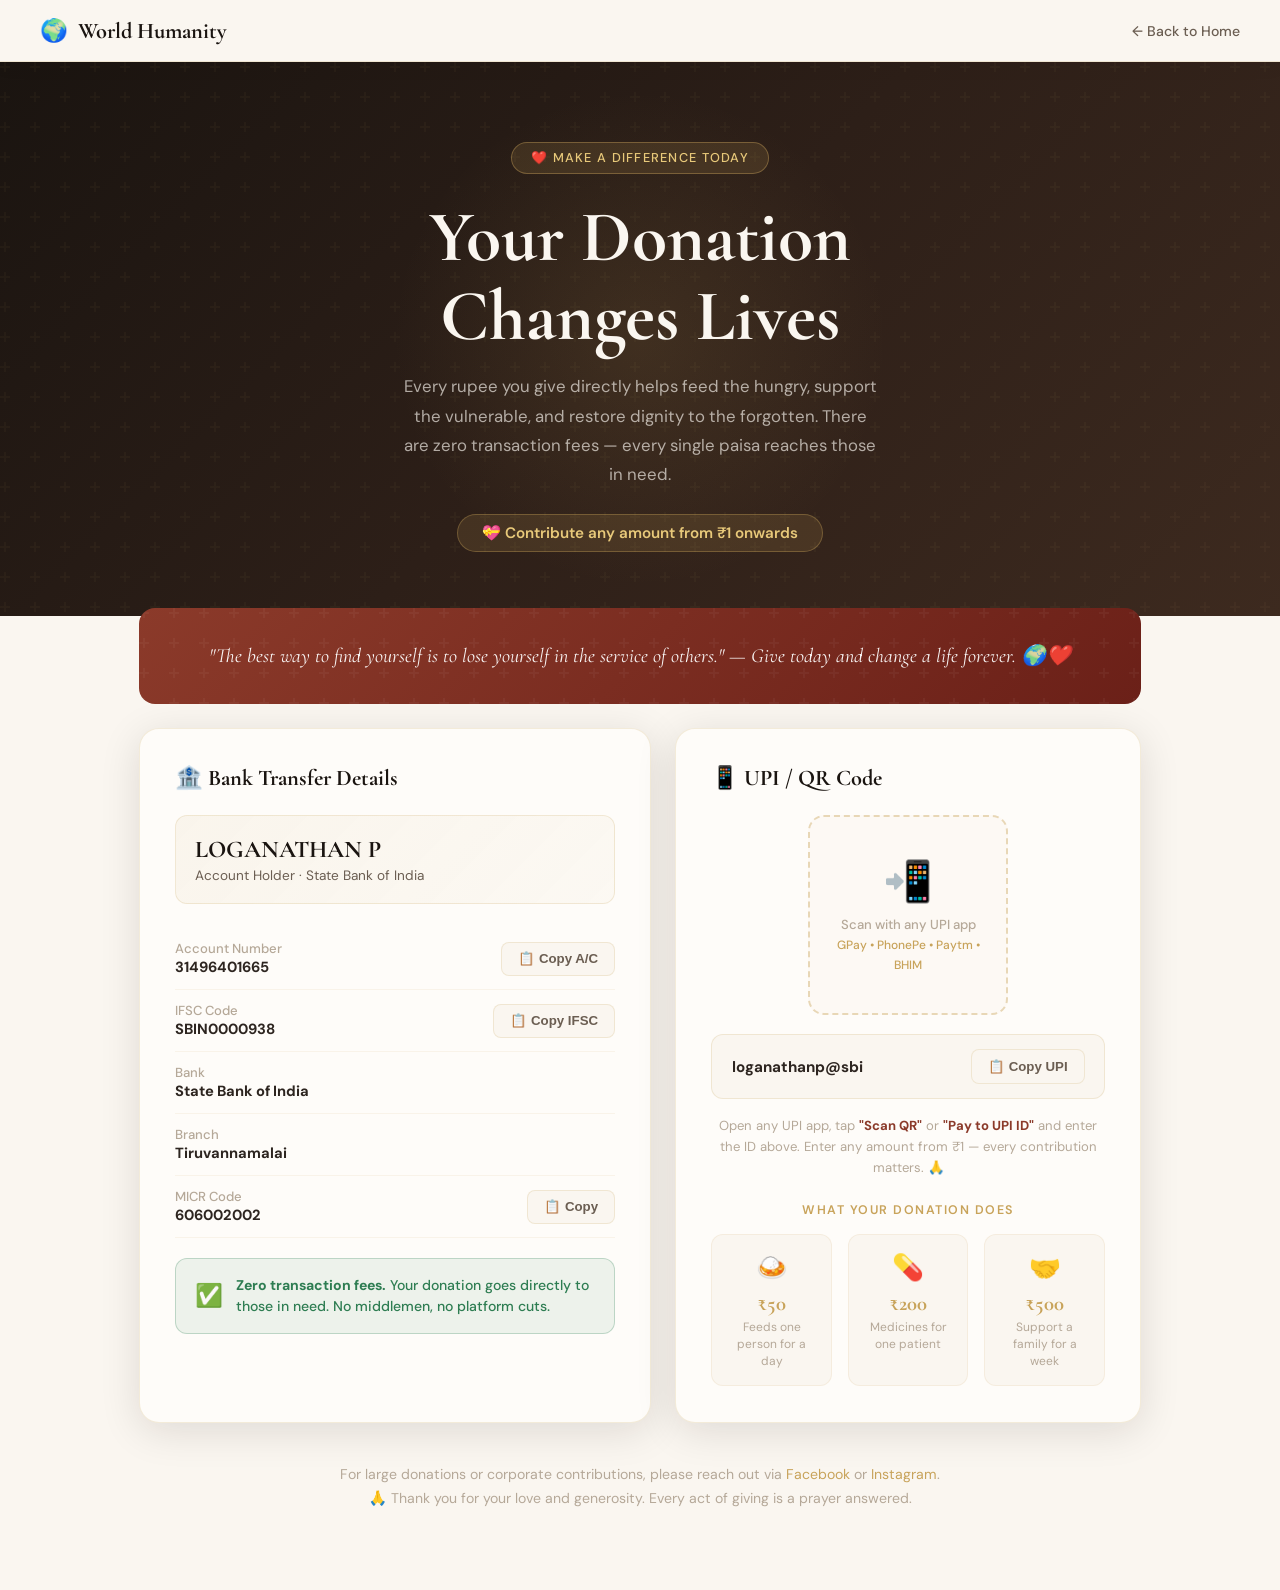
==== donate.html @ 7ae8cee3 "Add files via upload" ====
<!DOCTYPE html>
<html lang="en">
<head>
<meta charset="UTF-8" />
<meta name="viewport" content="width=device-width, initial-scale=1.0" />
<title>Donate – World Humanity</title>
<link rel="preconnect" href="https://fonts.googleapis.com" />
<link rel="preconnect" href="https://fonts.gstatic.com" crossorigin />
<link href="https://fonts.googleapis.com/css2?family=Cormorant+Garamond:ital,wght@0,400;0,600;0,700;1,400;1,600&family=DM+Sans:wght@300;400;500;600&display=swap" rel="stylesheet" />
<style>
  :root {
    --cream: #faf6f0; --warm-white: #fefcf9;
    --gold: #c8a35a; --gold-light: #e8c97a;
    --deep: #1a1410; --charcoal: #2d2520;
    --mid: #6b5e52; --soft: #b5a898;
    --accent: #8b3a2a; --accent-light: #c0604a;
    --green: #2e7d52; --green-light: #4caf7a;
    --glass-border: rgba(200,163,90,0.2);
    --shadow: 0 8px 40px rgba(26,20,16,0.12);
    --shadow-gold: 0 4px 24px rgba(200,163,90,0.25);
  }
  *, *::before, *::after { box-sizing: border-box; margin: 0; padding: 0; }
  html { scroll-behavior: smooth; }
  body { font-family: 'DM Sans', sans-serif; background: var(--cream); color: var(--charcoal); overflow-x: hidden; }

  /* ── NAV ── */
  nav {
    position: sticky; top: 0; z-index: 100;
    display: flex; align-items: center; justify-content: space-between;
    padding: 1rem 2.5rem;
    background: rgba(250,246,240,0.92);
    backdrop-filter: blur(16px);
    border-bottom: 1px solid var(--glass-border);
    box-shadow: 0 2px 20px rgba(26,20,16,0.07);
  }
  .nav-brand { display: flex; align-items: center; gap: 0.6rem; text-decoration: none; }
  .nav-brand span.name { font-family: 'Cormorant Garamond', serif; font-size: 1.4rem; font-weight: 700; color: var(--deep); }
  .nav-back { text-decoration: none; font-size: 0.88rem; font-weight: 500; color: var(--mid); display: flex; align-items: center; gap: 0.4rem; transition: color 0.2s; }
  .nav-back:hover { color: var(--gold); }

  /* ── HERO ── */
  .donate-hero {
    background: linear-gradient(135deg, #1a1410 0%, #2d1f18 50%, #3d2a1f 100%);
    padding: 5rem 2rem 4rem;
    text-align: center; position: relative; overflow: hidden;
  }
  .donate-hero::before {
    content: ''; position: absolute; inset: 0;
    background-image: url("data:image/svg+xml,%3Csvg width='60' height='60' viewBox='0 0 60 60' xmlns='http://www.w3.org/2000/svg'%3E%3Cg fill='none' fill-rule='evenodd'%3E%3Cg fill='%23c8a35a' fill-opacity='0.04'%3E%3Cpath d='M36 34v-4h-2v4h-4v2h4v4h2v-4h4v-2h-4zm0-30V0h-2v4h-4v2h4v4h2V6h4V4h-4zM6 34v-4H4v4H0v2h4v4h2v-4h4v-2H6zM6 4V0H4v4H0v2h4v4h2V6h4V4H6z'/%3E%3C/g%3E%3C/g%3E%3C/svg%3E");
  }
  .hero-glow {
    position: absolute; width: 500px; height: 500px;
    background: radial-gradient(circle, rgba(200,163,90,0.12) 0%, transparent 70%);
    top: 50%; left: 50%; transform: translate(-50%,-50%); pointer-events: none;
  }
  .donate-hero-inner { position: relative; z-index: 1; max-width: 640px; margin: 0 auto; }
  .hero-badge {
    display: inline-flex; align-items: center; gap: 0.5rem;
    background: rgba(200,163,90,0.15); border: 1px solid rgba(200,163,90,0.4);
    border-radius: 50px; padding: 0.4rem 1.2rem;
    font-size: 0.8rem; font-weight: 500; color: var(--gold-light);
    letter-spacing: 0.1em; text-transform: uppercase; margin-bottom: 1.5rem;
  }
  .donate-hero h1 { font-family: 'Cormorant Garamond', serif; font-size: clamp(2.5rem,7vw,4.5rem); font-weight: 700; color: var(--cream); margin-bottom: 1rem; line-height: 1.1; }
  .donate-hero p { font-size: 1.05rem; color: rgba(250,246,240,0.65); line-height: 1.75; max-width: 480px; margin: 0 auto; }
  .donate-hero .amount-note {
    display: inline-block; margin-top: 1.5rem;
    background: rgba(200,163,90,0.15); border: 1px solid rgba(200,163,90,0.35);
    border-radius: 50px; padding: 0.5rem 1.5rem;
    color: var(--gold-light); font-weight: 600; font-size: 0.95rem;
  }

  /* ── MAIN ── */
  .donate-main { max-width: 1050px; margin: -2rem auto 0; padding: 0 1.5rem 5rem; position: relative; z-index: 2; }

  .donate-grid { display: grid; grid-template-columns: 1.1fr 1fr; gap: 1.5rem; }
  @media (max-width: 768px) { .donate-grid { grid-template-columns: 1fr; } }

  .card {
    background: var(--warm-white);
    border: 1px solid var(--glass-border);
    border-radius: 20px;
    padding: 2.2rem;
    box-shadow: var(--shadow);
  }
  .card-title { font-family: 'Cormorant Garamond', serif; font-size: 1.4rem; font-weight: 700; color: var(--deep); margin-bottom: 1.5rem; display: flex; align-items: center; gap: 0.6rem; }

  /* Bank Details */
  .bank-table { width: 100%; border-collapse: collapse; }
  .bank-table tr { border-bottom: 1px solid rgba(200,163,90,0.1); }
  .bank-table tr:last-child { border-bottom: none; }
  .bank-table td { padding: 0.8rem 0; font-size: 0.92rem; vertical-align: top; }
  .bank-table td:first-child { color: var(--soft); font-weight: 500; width: 45%; }
  .bank-table td:last-child { color: var(--charcoal); font-weight: 600; }
  .bank-highlight {
    background: linear-gradient(135deg, rgba(200,163,90,0.08), rgba(200,163,90,0.04));
    border: 1px solid rgba(200,163,90,0.2);
    border-radius: 12px; padding: 1.2rem;
    margin-bottom: 1.5rem;
  }
  .bank-name-main { font-family: 'Cormorant Garamond', serif; font-size: 1.5rem; font-weight: 700; color: var(--deep); }
  .bank-name-sub { font-size: 0.85rem; color: var(--mid); margin-top: 0.2rem; }
  .copy-btn {
    display: flex; align-items: center; gap: 0.5rem;
    background: var(--cream); border: 1px solid var(--glass-border);
    border-radius: 8px; padding: 0.55rem 1rem;
    font-size: 0.83rem; font-weight: 600; color: var(--mid);
    cursor: pointer; transition: all 0.2s; white-space: nowrap;
  }
  .copy-btn:hover { border-color: var(--gold); color: var(--gold); background: rgba(200,163,90,0.06); }
  .copy-btn.copied { border-color: var(--green); color: var(--green); background: rgba(46,125,82,0.06); }
  .bank-row { display: flex; justify-content: space-between; align-items: center; padding: 0.75rem 0; border-bottom: 1px solid rgba(200,163,90,0.1); }
  .bank-row:last-child { border-bottom: none; }
  .bank-row-label { font-size: 0.82rem; color: var(--soft); font-weight: 500; }
  .bank-row-value { font-size: 0.92rem; font-weight: 700; color: var(--charcoal); }

  /* UPI Section */
  .upi-card { text-align: center; }
  .qr-placeholder {
    width: 200px; height: 200px; margin: 0 auto 1.2rem;
    border: 2px dashed rgba(200,163,90,0.4);
    border-radius: 16px;
    display: flex; flex-direction: column; align-items: center; justify-content: center;
    gap: 0.5rem; color: var(--soft);
    background: rgba(200,163,90,0.03);
    position: relative; overflow: hidden;
  }
  .qr-placeholder img { width: 100%; height: 100%; object-fit: cover; border-radius: 14px; display: none; }
  .qr-placeholder img.loaded { display: block; }
  .qr-placeholder .qr-hint { font-size: 0.82rem; font-weight: 500; line-height: 1.5; text-align: center; padding: 0 1rem; }
  .qr-placeholder .qr-icon { font-size: 2.5rem; }
  .upi-id-box {
    background: var(--cream); border: 1px solid var(--glass-border);
    border-radius: 12px; padding: 0.9rem 1.2rem;
    display: flex; align-items: center; justify-content: space-between;
    margin-bottom: 1rem; gap: 1rem;
  }
  .upi-id-text { font-size: 0.95rem; font-weight: 700; color: var(--charcoal); word-break: break-all; }
  .upi-note { font-size: 0.82rem; color: var(--soft); line-height: 1.6; }
  .upi-note strong { color: var(--accent); }

  /* Impact section */
  .impact-section { margin-top: 1.5rem; }
  .impact-title { font-size: 0.78rem; font-weight: 600; letter-spacing: 0.12em; text-transform: uppercase; color: var(--gold); margin-bottom: 1rem; }
  .impact-grid { display: grid; grid-template-columns: repeat(3, 1fr); gap: 1rem; }
  .impact-item { text-align: center; background: var(--cream); border-radius: 12px; padding: 1rem; border: 1px solid rgba(200,163,90,0.12); }
  .impact-icon { font-size: 1.6rem; margin-bottom: 0.4rem; }
  .impact-amount { font-family: 'Cormorant Garamond', serif; font-size: 1.3rem; font-weight: 700; color: var(--gold); }
  .impact-desc { font-size: 0.75rem; color: var(--soft); margin-top: 0.2rem; line-height: 1.4; }

  /* Motivational strip */
  .motivation-strip {
    background: linear-gradient(135deg, var(--accent) 0%, #6b2018 100%);
    border-radius: 16px; padding: 2rem 2.5rem;
    margin: 1.5rem 0; text-align: center;
    position: relative; overflow: hidden;
  }
  .motivation-strip::before {
    content: ''; position: absolute; inset: 0;
    background: url("data:image/svg+xml,%3Csvg width='60' height='60' viewBox='0 0 60 60' xmlns='http://www.w3.org/2000/svg'%3E%3Cg fill='none' fill-rule='evenodd'%3E%3Cg fill='%23ffffff' fill-opacity='0.04'%3E%3Cpath d='M36 34v-4h-2v4h-4v2h4v4h2v-4h4v-2h-4zm0-30V0h-2v4h-4v2h4v4h2V6h4V4h-4zM6 34v-4H4v4H0v2h4v4h2v-4h4v-2H6zM6 4V0H4v4H0v2h4v4h2V6h4V4H6z'/%3E%3C/g%3E%3C/g%3E%3C/svg%3E");
  }
  .motivation-strip p { position: relative; z-index: 1; font-family: 'Cormorant Garamond', serif; font-size: 1.25rem; font-style: italic; color: rgba(255,255,255,0.95); line-height: 1.6; }

  /* Zero fee note */
  .zero-fee {
    display: flex; align-items: center; gap: 0.8rem;
    background: rgba(46,125,82,0.08); border: 1px solid rgba(46,125,82,0.25);
    border-radius: 12px; padding: 1rem 1.2rem; margin-top: 1.2rem;
  }
  .zero-fee-icon { font-size: 1.4rem; }
  .zero-fee-text { font-size: 0.88rem; color: var(--green); font-weight: 500; line-height: 1.5; }
</style>
</head>
<body>

<!-- NAV -->
<nav>
  <a class="nav-brand" href="index.html">
    <span style="font-size:1.4rem">🌍</span>
    <span class="name">World Humanity</span>
  </a>
  <a class="nav-back" href="index.html">← Back to Home</a>
</nav>

<!-- HERO -->
<div class="donate-hero">
  <div class="hero-glow"></div>
  <div class="donate-hero-inner">
    <div class="hero-badge">❤️ Make a Difference Today</div>
    <h1>Your Donation<br/>Changes Lives</h1>
    <p>Every rupee you give directly helps feed the hungry, support the vulnerable, and restore dignity to the forgotten. There are zero transaction fees — every single paisa reaches those in need.</p>
    <div class="amount-note">💝 Contribute any amount from ₹1 onwards</div>
  </div>
</div>

<!-- MAIN CONTENT -->
<div class="donate-main">

  <div class="motivation-strip">
    <p>"The best way to find yourself is to lose yourself in the service of others." — Give today and change a life forever. 🌍❤️</p>
  </div>

  <div class="donate-grid">

    <!-- Bank Details Card -->
    <div class="card">
      <div class="card-title">🏦 Bank Transfer Details</div>

      <div class="bank-highlight">
        <div class="bank-name-main">LOGANATHAN P</div>
        <div class="bank-name-sub">Account Holder · State Bank of India</div>
      </div>

      <div class="bank-row">
        <div>
          <div class="bank-row-label">Account Number</div>
          <div class="bank-row-value">31496401665</div>
        </div>
        <button class="copy-btn" onclick="copyText('31496401665', this)">📋 Copy A/C</button>
      </div>

      <div class="bank-row">
        <div>
          <div class="bank-row-label">IFSC Code</div>
          <div class="bank-row-value">SBIN0000938</div>
        </div>
        <button class="copy-btn" onclick="copyText('SBIN0000938', this)">📋 Copy IFSC</button>
      </div>

      <div class="bank-row">
        <div>
          <div class="bank-row-label">Bank</div>
          <div class="bank-row-value">State Bank of India</div>
        </div>
      </div>

      <div class="bank-row">
        <div>
          <div class="bank-row-label">Branch</div>
          <div class="bank-row-value">Tiruvannamalai</div>
        </div>
      </div>

      <div class="bank-row">
        <div>
          <div class="bank-row-label">MICR Code</div>
          <div class="bank-row-value">606002002</div>
        </div>
        <button class="copy-btn" onclick="copyText('606002002', this)">📋 Copy</button>
      </div>

      <div class="zero-fee">
        <div class="zero-fee-icon">✅</div>
        <div class="zero-fee-text"><strong>Zero transaction fees.</strong> Your donation goes directly to those in need. No middlemen, no platform cuts.</div>
      </div>
    </div>

    <!-- UPI Card -->
    <div class="card upi-card">
      <div class="card-title">📱 UPI / QR Code</div>

      <div class="qr-placeholder" id="qrBox">
        <div class="qr-icon">📲</div>
        <div class="qr-hint">Scan with any UPI app<br/><span style="font-size:0.75rem;color:var(--gold)">GPay • PhonePe • Paytm • BHIM</span></div>
      </div>

      <div class="upi-id-box">
        <div class="upi-id-text" id="upiIdText">loganathanp@sbi</div>
        <button class="copy-btn" onclick="copyUPI(this)">📋 Copy UPI</button>
      </div>

      <p class="upi-note">Open any UPI app, tap <strong>"Scan QR"</strong> or <strong>"Pay to UPI ID"</strong> and enter the ID above. Enter any amount from ₹1 — every contribution matters. 🙏</p>

      <div class="impact-section">
        <p class="impact-title">What your donation does</p>
        <div class="impact-grid">
          <div class="impact-item">
            <div class="impact-icon">🍛</div>
            <div class="impact-amount">₹50</div>
            <div class="impact-desc">Feeds one person for a day</div>
          </div>
          <div class="impact-item">
            <div class="impact-icon">💊</div>
            <div class="impact-amount">₹200</div>
            <div class="impact-desc">Medicines for one patient</div>
          </div>
          <div class="impact-item">
            <div class="impact-icon">🤝</div>
            <div class="impact-amount">₹500</div>
            <div class="impact-desc">Support a family for a week</div>
          </div>
        </div>
      </div>
    </div>

  </div><!-- /donate-grid -->

  <!-- Bottom note -->
  <div style="text-align:center; margin-top:2.5rem; color:var(--soft); font-size:0.88rem; line-height:1.7;">
    For large donations or corporate contributions, please reach out via
    <a href="https://www.facebook.com/share/1B9xc5Cvbs/" target="_blank" style="color:var(--gold);text-decoration:none;">Facebook</a> or
    <a href="https://www.instagram.com/loganathan_gpr?igsh=c2t5MW9pZXFmbGE3" target="_blank" style="color:var(--gold);text-decoration:none;">Instagram</a>.
    <br/>🙏 Thank you for your love and generosity. Every act of giving is a prayer answered.
  </div>

</div><!-- /donate-main -->

<script>
function copyText(text, btn) {
  navigator.clipboard.writeText(text).then(() => {
    const orig = btn.innerHTML;
    btn.innerHTML = '✅ Copied!';
    btn.classList.add('copied');
    setTimeout(() => { btn.innerHTML = orig; btn.classList.remove('copied'); }, 2000);
  });
}
function copyUPI(btn) {
  const upiId = document.getElementById('upiIdText').textContent;
  copyText(upiId, btn);
}
</script>
</body>
</html>
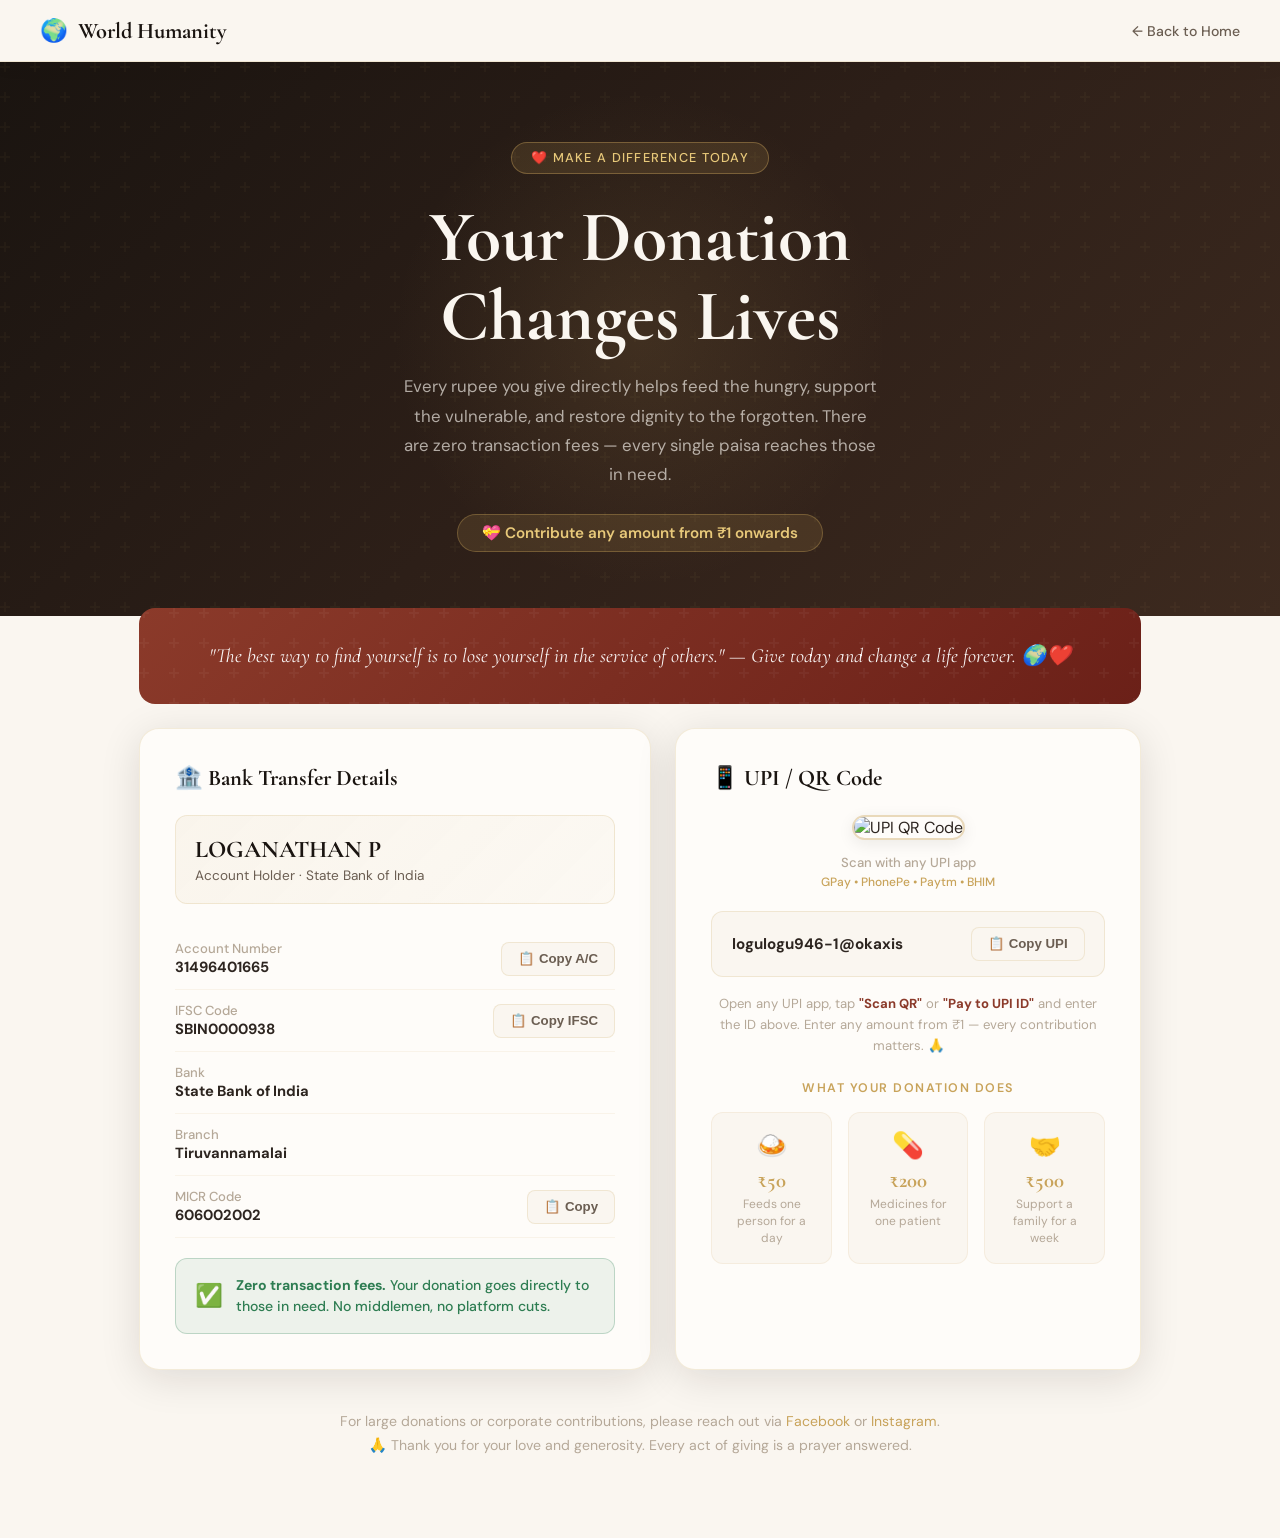
==== commit 97963340: "Update donate.html" ====
--- a/donate.html
+++ b/donate.html
@@ -179,7 +179,7 @@
     <span style="font-size:1.4rem">🌍</span>
     <span class="name">World Humanity</span>
   </a>
-  <a class="nav-back" href="index.html">← Back to Home</a>
+  <a class="nav-back" href="/">← Back to Home</a>
 </nav>
 
 <!-- HERO -->
@@ -259,13 +259,18 @@
     <div class="card upi-card">
       <div class="card-title">📱 UPI / QR Code</div>
 
-      <div class="qr-placeholder" id="qrBox">
-        <div class="qr-icon">📲</div>
-        <div class="qr-hint">Scan with any UPI app<br/><span style="font-size:0.75rem;color:var(--gold)">GPay • PhonePe • Paytm • BHIM</span></div>
-      </div>
+    
+          <div style="margin: 0 auto 1.2rem; text-align: center;">
+        <img src="qr-code.jpg" alt="UPI QR Code" style="width: 200px; height: 200px; border-radius: 16px; border: 2px solid rgba(200,163,90,0.4); object-fit: cover; margin-bottom: 0.8rem; box-shadow: 0 4px 16px rgba(26,20,16,0.08);">
+        <div style="font-size: 0.82rem; font-weight: 500; color: var(--soft); line-height: 1.5;">
+          Scan with any UPI app<br/>
+          <span style="font-size: 0.75rem; color: var(--gold);">GPay • PhonePe • Paytm • BHIM</span>
+        </div>
+      </div>
+
 
       <div class="upi-id-box">
-        <div class="upi-id-text" id="upiIdText">loganathanp@sbi</div>
+        <div class="upi-id-text" id="upiIdText">logulogu946-1@okaxis</div>
         <button class="copy-btn" onclick="copyUPI(this)">📋 Copy UPI</button>
       </div>
 
